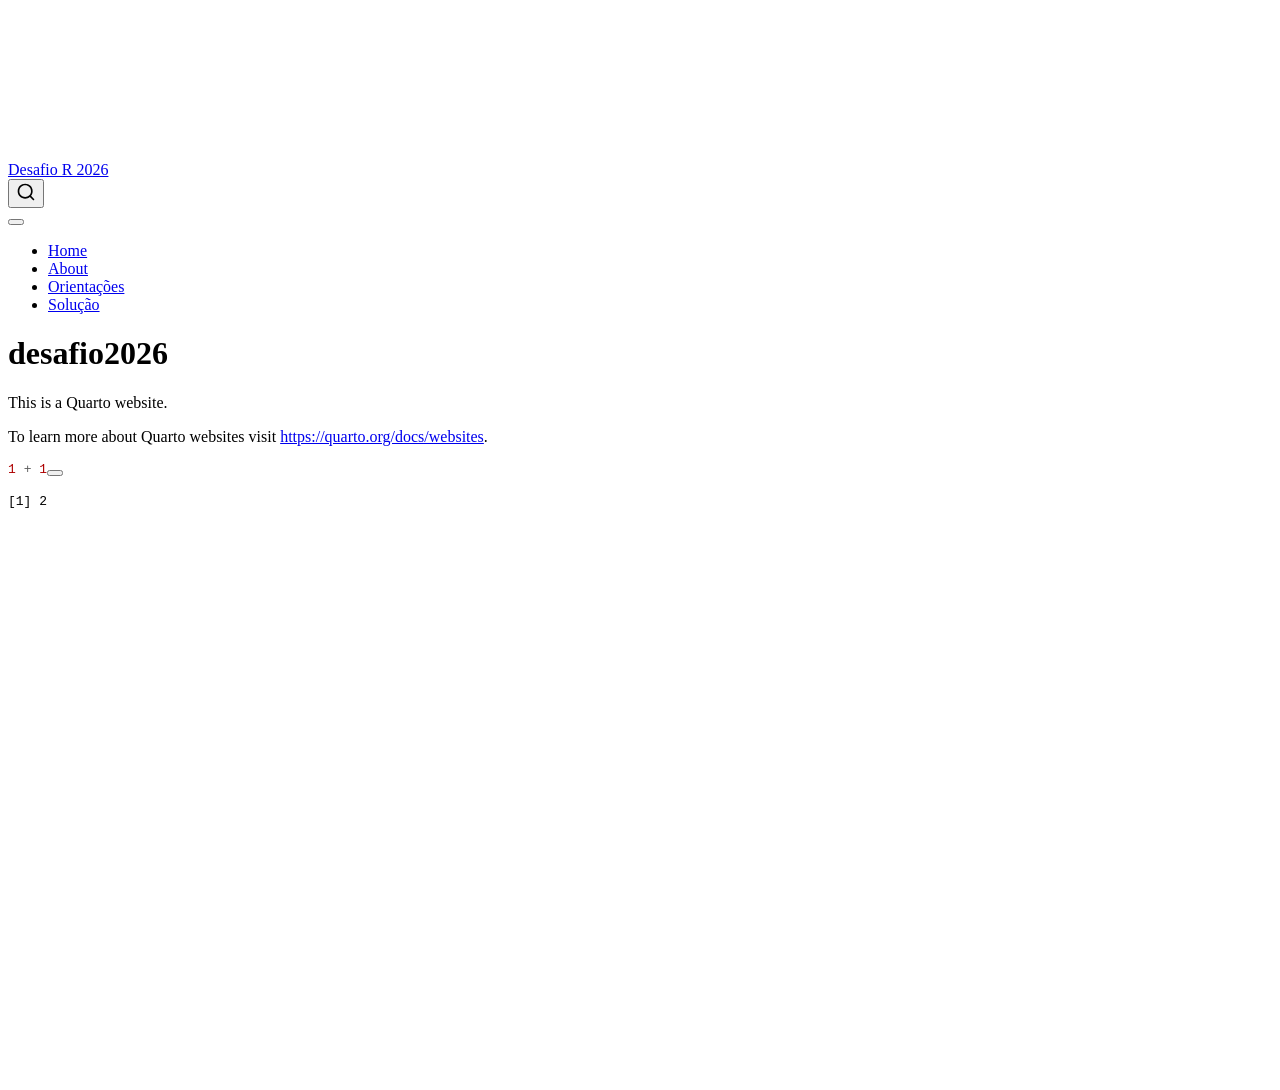
==== docs/index.html @ 23722c16 "criar site" ====
<!DOCTYPE html>
<html xmlns="http://www.w3.org/1999/xhtml" lang="en" xml:lang="en"><head>

<meta charset="utf-8">
<meta name="generator" content="quarto-1.5.57">

<meta name="viewport" content="width=device-width, initial-scale=1.0, user-scalable=yes">


<title>desafio2026 – Desafio R 2026</title>
<style>
code{white-space: pre-wrap;}
span.smallcaps{font-variant: small-caps;}
div.columns{display: flex; gap: min(4vw, 1.5em);}
div.column{flex: auto; overflow-x: auto;}
div.hanging-indent{margin-left: 1.5em; text-indent: -1.5em;}
ul.task-list{list-style: none;}
ul.task-list li input[type="checkbox"] {
  width: 0.8em;
  margin: 0 0.8em 0.2em -1em; /* quarto-specific, see https://github.com/quarto-dev/quarto-cli/issues/4556 */ 
  vertical-align: middle;
}
/* CSS for syntax highlighting */
pre > code.sourceCode { white-space: pre; position: relative; }
pre > code.sourceCode > span { line-height: 1.25; }
pre > code.sourceCode > span:empty { height: 1.2em; }
.sourceCode { overflow: visible; }
code.sourceCode > span { color: inherit; text-decoration: inherit; }
div.sourceCode { margin: 1em 0; }
pre.sourceCode { margin: 0; }
@media screen {
div.sourceCode { overflow: auto; }
}
@media print {
pre > code.sourceCode { white-space: pre-wrap; }
pre > code.sourceCode > span { display: inline-block; text-indent: -5em; padding-left: 5em; }
}
pre.numberSource code
  { counter-reset: source-line 0; }
pre.numberSource code > span
  { position: relative; left: -4em; counter-increment: source-line; }
pre.numberSource code > span > a:first-child::before
  { content: counter(source-line);
    position: relative; left: -1em; text-align: right; vertical-align: baseline;
    border: none; display: inline-block;
    -webkit-touch-callout: none; -webkit-user-select: none;
    -khtml-user-select: none; -moz-user-select: none;
    -ms-user-select: none; user-select: none;
    padding: 0 4px; width: 4em;
  }
pre.numberSource { margin-left: 3em;  padding-left: 4px; }
div.sourceCode
  {   }
@media screen {
pre > code.sourceCode > span > a:first-child::before { text-decoration: underline; }
}
</style>


<script src="site_libs/quarto-nav/quarto-nav.js"></script>
<script src="site_libs/quarto-nav/headroom.min.js"></script>
<script src="site_libs/clipboard/clipboard.min.js"></script>
<script src="site_libs/quarto-search/autocomplete.umd.js"></script>
<script src="site_libs/quarto-search/fuse.min.js"></script>
<script src="site_libs/quarto-search/quarto-search.js"></script>
<meta name="quarto:offset" content="./">
<script src="site_libs/quarto-html/quarto.js"></script>
<script src="site_libs/quarto-html/popper.min.js"></script>
<script src="site_libs/quarto-html/tippy.umd.min.js"></script>
<script src="site_libs/quarto-html/anchor.min.js"></script>
<link href="site_libs/quarto-html/tippy.css" rel="stylesheet">
<link href="site_libs/quarto-html/quarto-syntax-highlighting.css" rel="stylesheet" id="quarto-text-highlighting-styles">
<script src="site_libs/bootstrap/bootstrap.min.js"></script>
<link href="site_libs/bootstrap/bootstrap-icons.css" rel="stylesheet">
<link href="site_libs/bootstrap/bootstrap.min.css" rel="stylesheet" id="quarto-bootstrap" data-mode="light">
<script id="quarto-search-options" type="application/json">{
  "location": "navbar",
  "copy-button": false,
  "collapse-after": 3,
  "panel-placement": "end",
  "type": "overlay",
  "limit": 50,
  "keyboard-shortcut": [
    "f",
    "/",
    "s"
  ],
  "show-item-context": false,
  "language": {
    "search-no-results-text": "No results",
    "search-matching-documents-text": "matching documents",
    "search-copy-link-title": "Copy link to search",
    "search-hide-matches-text": "Hide additional matches",
    "search-more-match-text": "more match in this document",
    "search-more-matches-text": "more matches in this document",
    "search-clear-button-title": "Clear",
    "search-text-placeholder": "",
    "search-detached-cancel-button-title": "Cancel",
    "search-submit-button-title": "Submit",
    "search-label": "Search"
  }
}</script>


<link rel="stylesheet" href="styles.css">
</head>

<body class="nav-fixed">

<div id="quarto-search-results"></div>
  <header id="quarto-header" class="headroom fixed-top">
    <nav class="navbar navbar-expand-lg " data-bs-theme="dark">
      <div class="navbar-container container-fluid">
      <div class="navbar-brand-container mx-auto">
    <a class="navbar-brand" href="./index.html">
    <span class="navbar-title">Desafio R 2026</span>
    </a>
  </div>
            <div id="quarto-search" class="" title="Search"></div>
          <button class="navbar-toggler" type="button" data-bs-toggle="collapse" data-bs-target="#navbarCollapse" aria-controls="navbarCollapse" role="menu" aria-expanded="false" aria-label="Toggle navigation" onclick="if (window.quartoToggleHeadroom) { window.quartoToggleHeadroom(); }">
  <span class="navbar-toggler-icon"></span>
</button>
          <div class="collapse navbar-collapse" id="navbarCollapse">
            <ul class="navbar-nav navbar-nav-scroll me-auto">
  <li class="nav-item">
    <a class="nav-link active" href="./index.html" aria-current="page"> 
<span class="menu-text">Home</span></a>
  </li>  
  <li class="nav-item">
    <a class="nav-link" href="./about.html"> 
<span class="menu-text">About</span></a>
  </li>  
  <li class="nav-item">
    <a class="nav-link" href="./desafio_2026.html"> 
<span class="menu-text">Orientações</span></a>
  </li>  
  <li class="nav-item">
    <a class="nav-link" href="./solucao.html"> 
<span class="menu-text">Solução</span></a>
  </li>  
</ul>
          </div> <!-- /navcollapse -->
            <div class="quarto-navbar-tools">
</div>
      </div> <!-- /container-fluid -->
    </nav>
</header>
<!-- content -->
<div id="quarto-content" class="quarto-container page-columns page-rows-contents page-layout-article page-navbar">
<!-- sidebar -->
<!-- margin-sidebar -->
    <div id="quarto-margin-sidebar" class="sidebar margin-sidebar zindex-bottom">
        
    </div>
<!-- main -->
<main class="content" id="quarto-document-content">

<header id="title-block-header" class="quarto-title-block default">
<div class="quarto-title">
<h1 class="title">desafio2026</h1>
</div>



<div class="quarto-title-meta">

    
  
    
  </div>
  


</header>


<p>This is a Quarto website.</p>
<p>To learn more about Quarto websites visit <a href="https://quarto.org/docs/websites" class="uri">https://quarto.org/docs/websites</a>.</p>
<div class="cell">
<div class="sourceCode cell-code" id="cb1"><pre class="sourceCode r code-with-copy"><code class="sourceCode r"><span id="cb1-1"><a href="#cb1-1" aria-hidden="true" tabindex="-1"></a><span class="dv">1</span> <span class="sc">+</span> <span class="dv">1</span></span></code><button title="Copy to Clipboard" class="code-copy-button"><i class="bi"></i></button></pre></div>
<div class="cell-output cell-output-stdout">
<pre><code>[1] 2</code></pre>
</div>
</div>



</main> <!-- /main -->
<script id="quarto-html-after-body" type="application/javascript">
window.document.addEventListener("DOMContentLoaded", function (event) {
  const toggleBodyColorMode = (bsSheetEl) => {
    const mode = bsSheetEl.getAttribute("data-mode");
    const bodyEl = window.document.querySelector("body");
    if (mode === "dark") {
      bodyEl.classList.add("quarto-dark");
      bodyEl.classList.remove("quarto-light");
    } else {
      bodyEl.classList.add("quarto-light");
      bodyEl.classList.remove("quarto-dark");
    }
  }
  const toggleBodyColorPrimary = () => {
    const bsSheetEl = window.document.querySelector("link#quarto-bootstrap");
    if (bsSheetEl) {
      toggleBodyColorMode(bsSheetEl);
    }
  }
  toggleBodyColorPrimary();  
  const icon = "";
  const anchorJS = new window.AnchorJS();
  anchorJS.options = {
    placement: 'right',
    icon: icon
  };
  anchorJS.add('.anchored');
  const isCodeAnnotation = (el) => {
    for (const clz of el.classList) {
      if (clz.startsWith('code-annotation-')) {                     
        return true;
      }
    }
    return false;
  }
  const onCopySuccess = function(e) {
    // button target
    const button = e.trigger;
    // don't keep focus
    button.blur();
    // flash "checked"
    button.classList.add('code-copy-button-checked');
    var currentTitle = button.getAttribute("title");
    button.setAttribute("title", "Copied!");
    let tooltip;
    if (window.bootstrap) {
      button.setAttribute("data-bs-toggle", "tooltip");
      button.setAttribute("data-bs-placement", "left");
      button.setAttribute("data-bs-title", "Copied!");
      tooltip = new bootstrap.Tooltip(button, 
        { trigger: "manual", 
          customClass: "code-copy-button-tooltip",
          offset: [0, -8]});
      tooltip.show();    
    }
    setTimeout(function() {
      if (tooltip) {
        tooltip.hide();
        button.removeAttribute("data-bs-title");
        button.removeAttribute("data-bs-toggle");
        button.removeAttribute("data-bs-placement");
      }
      button.setAttribute("title", currentTitle);
      button.classList.remove('code-copy-button-checked');
    }, 1000);
    // clear code selection
    e.clearSelection();
  }
  const getTextToCopy = function(trigger) {
      const codeEl = trigger.previousElementSibling.cloneNode(true);
      for (const childEl of codeEl.children) {
        if (isCodeAnnotation(childEl)) {
          childEl.remove();
        }
      }
      return codeEl.innerText;
  }
  const clipboard = new window.ClipboardJS('.code-copy-button:not([data-in-quarto-modal])', {
    text: getTextToCopy
  });
  clipboard.on('success', onCopySuccess);
  if (window.document.getElementById('quarto-embedded-source-code-modal')) {
    // For code content inside modals, clipBoardJS needs to be initialized with a container option
    // TODO: Check when it could be a function (https://github.com/zenorocha/clipboard.js/issues/860)
    const clipboardModal = new window.ClipboardJS('.code-copy-button[data-in-quarto-modal]', {
      text: getTextToCopy,
      container: window.document.getElementById('quarto-embedded-source-code-modal')
    });
    clipboardModal.on('success', onCopySuccess);
  }
    var localhostRegex = new RegExp(/^(?:http|https):\/\/localhost\:?[0-9]*\//);
    var mailtoRegex = new RegExp(/^mailto:/);
      var filterRegex = new RegExp('/' + window.location.host + '/');
    var isInternal = (href) => {
        return filterRegex.test(href) || localhostRegex.test(href) || mailtoRegex.test(href);
    }
    // Inspect non-navigation links and adorn them if external
 	var links = window.document.querySelectorAll('a[href]:not(.nav-link):not(.navbar-brand):not(.toc-action):not(.sidebar-link):not(.sidebar-item-toggle):not(.pagination-link):not(.no-external):not([aria-hidden]):not(.dropdown-item):not(.quarto-navigation-tool):not(.about-link)');
    for (var i=0; i<links.length; i++) {
      const link = links[i];
      if (!isInternal(link.href)) {
        // undo the damage that might have been done by quarto-nav.js in the case of
        // links that we want to consider external
        if (link.dataset.originalHref !== undefined) {
          link.href = link.dataset.originalHref;
        }
      }
    }
  function tippyHover(el, contentFn, onTriggerFn, onUntriggerFn) {
    const config = {
      allowHTML: true,
      maxWidth: 500,
      delay: 100,
      arrow: false,
      appendTo: function(el) {
          return el.parentElement;
      },
      interactive: true,
      interactiveBorder: 10,
      theme: 'quarto',
      placement: 'bottom-start',
    };
    if (contentFn) {
      config.content = contentFn;
    }
    if (onTriggerFn) {
      config.onTrigger = onTriggerFn;
    }
    if (onUntriggerFn) {
      config.onUntrigger = onUntriggerFn;
    }
    window.tippy(el, config); 
  }
  const noterefs = window.document.querySelectorAll('a[role="doc-noteref"]');
  for (var i=0; i<noterefs.length; i++) {
    const ref = noterefs[i];
    tippyHover(ref, function() {
      // use id or data attribute instead here
      let href = ref.getAttribute('data-footnote-href') || ref.getAttribute('href');
      try { href = new URL(href).hash; } catch {}
      const id = href.replace(/^#\/?/, "");
      const note = window.document.getElementById(id);
      if (note) {
        return note.innerHTML;
      } else {
        return "";
      }
    });
  }
  const xrefs = window.document.querySelectorAll('a.quarto-xref');
  const processXRef = (id, note) => {
    // Strip column container classes
    const stripColumnClz = (el) => {
      el.classList.remove("page-full", "page-columns");
      if (el.children) {
        for (const child of el.children) {
          stripColumnClz(child);
        }
      }
    }
    stripColumnClz(note)
    if (id === null || id.startsWith('sec-')) {
      // Special case sections, only their first couple elements
      const container = document.createElement("div");
      if (note.children && note.children.length > 2) {
        container.appendChild(note.children[0].cloneNode(true));
        for (let i = 1; i < note.children.length; i++) {
          const child = note.children[i];
          if (child.tagName === "P" && child.innerText === "") {
            continue;
          } else {
            container.appendChild(child.cloneNode(true));
            break;
          }
        }
        if (window.Quarto?.typesetMath) {
          window.Quarto.typesetMath(container);
        }
        return container.innerHTML
      } else {
        if (window.Quarto?.typesetMath) {
          window.Quarto.typesetMath(note);
        }
        return note.innerHTML;
      }
    } else {
      // Remove any anchor links if they are present
      const anchorLink = note.querySelector('a.anchorjs-link');
      if (anchorLink) {
        anchorLink.remove();
      }
      if (window.Quarto?.typesetMath) {
        window.Quarto.typesetMath(note);
      }
      // TODO in 1.5, we should make sure this works without a callout special case
      if (note.classList.contains("callout")) {
        return note.outerHTML;
      } else {
        return note.innerHTML;
      }
    }
  }
  for (var i=0; i<xrefs.length; i++) {
    const xref = xrefs[i];
    tippyHover(xref, undefined, function(instance) {
      instance.disable();
      let url = xref.getAttribute('href');
      let hash = undefined; 
      if (url.startsWith('#')) {
        hash = url;
      } else {
        try { hash = new URL(url).hash; } catch {}
      }
      if (hash) {
        const id = hash.replace(/^#\/?/, "");
        const note = window.document.getElementById(id);
        if (note !== null) {
          try {
            const html = processXRef(id, note.cloneNode(true));
            instance.setContent(html);
          } finally {
            instance.enable();
            instance.show();
          }
        } else {
          // See if we can fetch this
          fetch(url.split('#')[0])
          .then(res => res.text())
          .then(html => {
            const parser = new DOMParser();
            const htmlDoc = parser.parseFromString(html, "text/html");
            const note = htmlDoc.getElementById(id);
            if (note !== null) {
              const html = processXRef(id, note);
              instance.setContent(html);
            } 
          }).finally(() => {
            instance.enable();
            instance.show();
          });
        }
      } else {
        // See if we can fetch a full url (with no hash to target)
        // This is a special case and we should probably do some content thinning / targeting
        fetch(url)
        .then(res => res.text())
        .then(html => {
          const parser = new DOMParser();
          const htmlDoc = parser.parseFromString(html, "text/html");
          const note = htmlDoc.querySelector('main.content');
          if (note !== null) {
            // This should only happen for chapter cross references
            // (since there is no id in the URL)
            // remove the first header
            if (note.children.length > 0 && note.children[0].tagName === "HEADER") {
              note.children[0].remove();
            }
            const html = processXRef(null, note);
            instance.setContent(html);
          } 
        }).finally(() => {
          instance.enable();
          instance.show();
        });
      }
    }, function(instance) {
    });
  }
      let selectedAnnoteEl;
      const selectorForAnnotation = ( cell, annotation) => {
        let cellAttr = 'data-code-cell="' + cell + '"';
        let lineAttr = 'data-code-annotation="' +  annotation + '"';
        const selector = 'span[' + cellAttr + '][' + lineAttr + ']';
        return selector;
      }
      const selectCodeLines = (annoteEl) => {
        const doc = window.document;
        const targetCell = annoteEl.getAttribute("data-target-cell");
        const targetAnnotation = annoteEl.getAttribute("data-target-annotation");
        const annoteSpan = window.document.querySelector(selectorForAnnotation(targetCell, targetAnnotation));
        const lines = annoteSpan.getAttribute("data-code-lines").split(",");
        const lineIds = lines.map((line) => {
          return targetCell + "-" + line;
        })
        let top = null;
        let height = null;
        let parent = null;
        if (lineIds.length > 0) {
            //compute the position of the single el (top and bottom and make a div)
            const el = window.document.getElementById(lineIds[0]);
            top = el.offsetTop;
            height = el.offsetHeight;
            parent = el.parentElement.parentElement;
          if (lineIds.length > 1) {
            const lastEl = window.document.getElementById(lineIds[lineIds.length - 1]);
            const bottom = lastEl.offsetTop + lastEl.offsetHeight;
            height = bottom - top;
          }
          if (top !== null && height !== null && parent !== null) {
            // cook up a div (if necessary) and position it 
            let div = window.document.getElementById("code-annotation-line-highlight");
            if (div === null) {
              div = window.document.createElement("div");
              div.setAttribute("id", "code-annotation-line-highlight");
              div.style.position = 'absolute';
              parent.appendChild(div);
            }
            div.style.top = top - 2 + "px";
            div.style.height = height + 4 + "px";
            div.style.left = 0;
            let gutterDiv = window.document.getElementById("code-annotation-line-highlight-gutter");
            if (gutterDiv === null) {
              gutterDiv = window.document.createElement("div");
              gutterDiv.setAttribute("id", "code-annotation-line-highlight-gutter");
              gutterDiv.style.position = 'absolute';
              const codeCell = window.document.getElementById(targetCell);
              const gutter = codeCell.querySelector('.code-annotation-gutter');
              gutter.appendChild(gutterDiv);
            }
            gutterDiv.style.top = top - 2 + "px";
            gutterDiv.style.height = height + 4 + "px";
          }
          selectedAnnoteEl = annoteEl;
        }
      };
      const unselectCodeLines = () => {
        const elementsIds = ["code-annotation-line-highlight", "code-annotation-line-highlight-gutter"];
        elementsIds.forEach((elId) => {
          const div = window.document.getElementById(elId);
          if (div) {
            div.remove();
          }
        });
        selectedAnnoteEl = undefined;
      };
        // Handle positioning of the toggle
    window.addEventListener(
      "resize",
      throttle(() => {
        elRect = undefined;
        if (selectedAnnoteEl) {
          selectCodeLines(selectedAnnoteEl);
        }
      }, 10)
    );
    function throttle(fn, ms) {
    let throttle = false;
    let timer;
      return (...args) => {
        if(!throttle) { // first call gets through
            fn.apply(this, args);
            throttle = true;
        } else { // all the others get throttled
            if(timer) clearTimeout(timer); // cancel #2
            timer = setTimeout(() => {
              fn.apply(this, args);
              timer = throttle = false;
            }, ms);
        }
      };
    }
      // Attach click handler to the DT
      const annoteDls = window.document.querySelectorAll('dt[data-target-cell]');
      for (const annoteDlNode of annoteDls) {
        annoteDlNode.addEventListener('click', (event) => {
          const clickedEl = event.target;
          if (clickedEl !== selectedAnnoteEl) {
            unselectCodeLines();
            const activeEl = window.document.querySelector('dt[data-target-cell].code-annotation-active');
            if (activeEl) {
              activeEl.classList.remove('code-annotation-active');
            }
            selectCodeLines(clickedEl);
            clickedEl.classList.add('code-annotation-active');
          } else {
            // Unselect the line
            unselectCodeLines();
            clickedEl.classList.remove('code-annotation-active');
          }
        });
      }
  const findCites = (el) => {
    const parentEl = el.parentElement;
    if (parentEl) {
      const cites = parentEl.dataset.cites;
      if (cites) {
        return {
          el,
          cites: cites.split(' ')
        };
      } else {
        return findCites(el.parentElement)
      }
    } else {
      return undefined;
    }
  };
  var bibliorefs = window.document.querySelectorAll('a[role="doc-biblioref"]');
  for (var i=0; i<bibliorefs.length; i++) {
    const ref = bibliorefs[i];
    const citeInfo = findCites(ref);
    if (citeInfo) {
      tippyHover(citeInfo.el, function() {
        var popup = window.document.createElement('div');
        citeInfo.cites.forEach(function(cite) {
          var citeDiv = window.document.createElement('div');
          citeDiv.classList.add('hanging-indent');
          citeDiv.classList.add('csl-entry');
          var biblioDiv = window.document.getElementById('ref-' + cite);
          if (biblioDiv) {
            citeDiv.innerHTML = biblioDiv.innerHTML;
          }
          popup.appendChild(citeDiv);
        });
        return popup.innerHTML;
      });
    }
  }
});
</script>
</div> <!-- /content -->




</body></html>
---- docs/site_libs/quarto-html/tippy.css ----
.tippy-box[data-animation=fade][data-state=hidden]{opacity:0}[data-tippy-root]{max-width:calc(100vw - 10px)}.tippy-box{position:relative;background-color:#333;color:#fff;border-radius:4px;font-size:14px;line-height:1.4;white-space:normal;outline:0;transition-property:transform,visibility,opacity}.tippy-box[data-placement^=top]>.tippy-arrow{bottom:0}.tippy-box[data-placement^=top]>.tippy-arrow:before{bottom:-7px;left:0;border-width:8px 8px 0;border-top-color:initial;transform-origin:center top}.tippy-box[data-placement^=bottom]>.tippy-arrow{top:0}.tippy-box[data-placement^=bottom]>.tippy-arrow:before{top:-7px;left:0;border-width:0 8px 8px;border-bottom-color:initial;transform-origin:center bottom}.tippy-box[data-placement^=left]>.tippy-arrow{right:0}.tippy-box[data-placement^=left]>.tippy-arrow:before{border-width:8px 0 8px 8px;border-left-color:initial;right:-7px;transform-origin:center left}.tippy-box[data-placement^=right]>.tippy-arrow{left:0}.tippy-box[data-placement^=right]>.tippy-arrow:before{left:-7px;border-width:8px 8px 8px 0;border-right-color:initial;transform-origin:center right}.tippy-box[data-inertia][data-state=visible]{transition-timing-function:cubic-bezier(.54,1.5,.38,1.11)}.tippy-arrow{width:16px;height:16px;color:#333}.tippy-arrow:before{content:"";position:absolute;border-color:transparent;border-style:solid}.tippy-content{position:relative;padding:5px 9px;z-index:1}
---- docs/site_libs/quarto-html/quarto-syntax-highlighting.css ----
/* quarto syntax highlight colors */
:root {
  --quarto-hl-ot-color: #003B4F;
  --quarto-hl-at-color: #657422;
  --quarto-hl-ss-color: #20794D;
  --quarto-hl-an-color: #5E5E5E;
  --quarto-hl-fu-color: #4758AB;
  --quarto-hl-st-color: #20794D;
  --quarto-hl-cf-color: #003B4F;
  --quarto-hl-op-color: #5E5E5E;
  --quarto-hl-er-color: #AD0000;
  --quarto-hl-bn-color: #AD0000;
  --quarto-hl-al-color: #AD0000;
  --quarto-hl-va-color: #111111;
  --quarto-hl-bu-color: inherit;
  --quarto-hl-ex-color: inherit;
  --quarto-hl-pp-color: #AD0000;
  --quarto-hl-in-color: #5E5E5E;
  --quarto-hl-vs-color: #20794D;
  --quarto-hl-wa-color: #5E5E5E;
  --quarto-hl-do-color: #5E5E5E;
  --quarto-hl-im-color: #00769E;
  --quarto-hl-ch-color: #20794D;
  --quarto-hl-dt-color: #AD0000;
  --quarto-hl-fl-color: #AD0000;
  --quarto-hl-co-color: #5E5E5E;
  --quarto-hl-cv-color: #5E5E5E;
  --quarto-hl-cn-color: #8f5902;
  --quarto-hl-sc-color: #5E5E5E;
  --quarto-hl-dv-color: #AD0000;
  --quarto-hl-kw-color: #003B4F;
}

/* other quarto variables */
:root {
  --quarto-font-monospace: SFMono-Regular, Menlo, Monaco, Consolas, "Liberation Mono", "Courier New", monospace;
}

pre > code.sourceCode > span {
  color: #003B4F;
}

code span {
  color: #003B4F;
}

code.sourceCode > span {
  color: #003B4F;
}

div.sourceCode,
div.sourceCode pre.sourceCode {
  color: #003B4F;
}

code span.ot {
  color: #003B4F;
  font-style: inherit;
}

code span.at {
  color: #657422;
  font-style: inherit;
}

code span.ss {
  color: #20794D;
  font-style: inherit;
}

code span.an {
  color: #5E5E5E;
  font-style: inherit;
}

code span.fu {
  color: #4758AB;
  font-style: inherit;
}

code span.st {
  color: #20794D;
  font-style: inherit;
}

code span.cf {
  color: #003B4F;
  font-weight: bold;
  font-style: inherit;
}

code span.op {
  color: #5E5E5E;
  font-style: inherit;
}

code span.er {
  color: #AD0000;
  font-style: inherit;
}

code span.bn {
  color: #AD0000;
  font-style: inherit;
}

code span.al {
  color: #AD0000;
  font-style: inherit;
}

code span.va {
  color: #111111;
  font-style: inherit;
}

code span.bu {
  font-style: inherit;
}

code span.ex {
  font-style: inherit;
}

code span.pp {
  color: #AD0000;
  font-style: inherit;
}

code span.in {
  color: #5E5E5E;
  font-style: inherit;
}

code span.vs {
  color: #20794D;
  font-style: inherit;
}

code span.wa {
  color: #5E5E5E;
  font-style: italic;
}

code span.do {
  color: #5E5E5E;
  font-style: italic;
}

code span.im {
  color: #00769E;
  font-style: inherit;
}

code span.ch {
  color: #20794D;
  font-style: inherit;
}

code span.dt {
  color: #AD0000;
  font-style: inherit;
}

code span.fl {
  color: #AD0000;
  font-style: inherit;
}

code span.co {
  color: #5E5E5E;
  font-style: inherit;
}

code span.cv {
  color: #5E5E5E;
  font-style: italic;
}

code span.cn {
  color: #8f5902;
  font-style: inherit;
}

code span.sc {
  color: #5E5E5E;
  font-style: inherit;
}

code span.dv {
  color: #AD0000;
  font-style: inherit;
}

code span.kw {
  color: #003B4F;
  font-weight: bold;
  font-style: inherit;
}

.prevent-inlining {
  content: "</";
}

/*# sourceMappingURL=debc5d5d77c3f9108843748ff7464032.css.map */
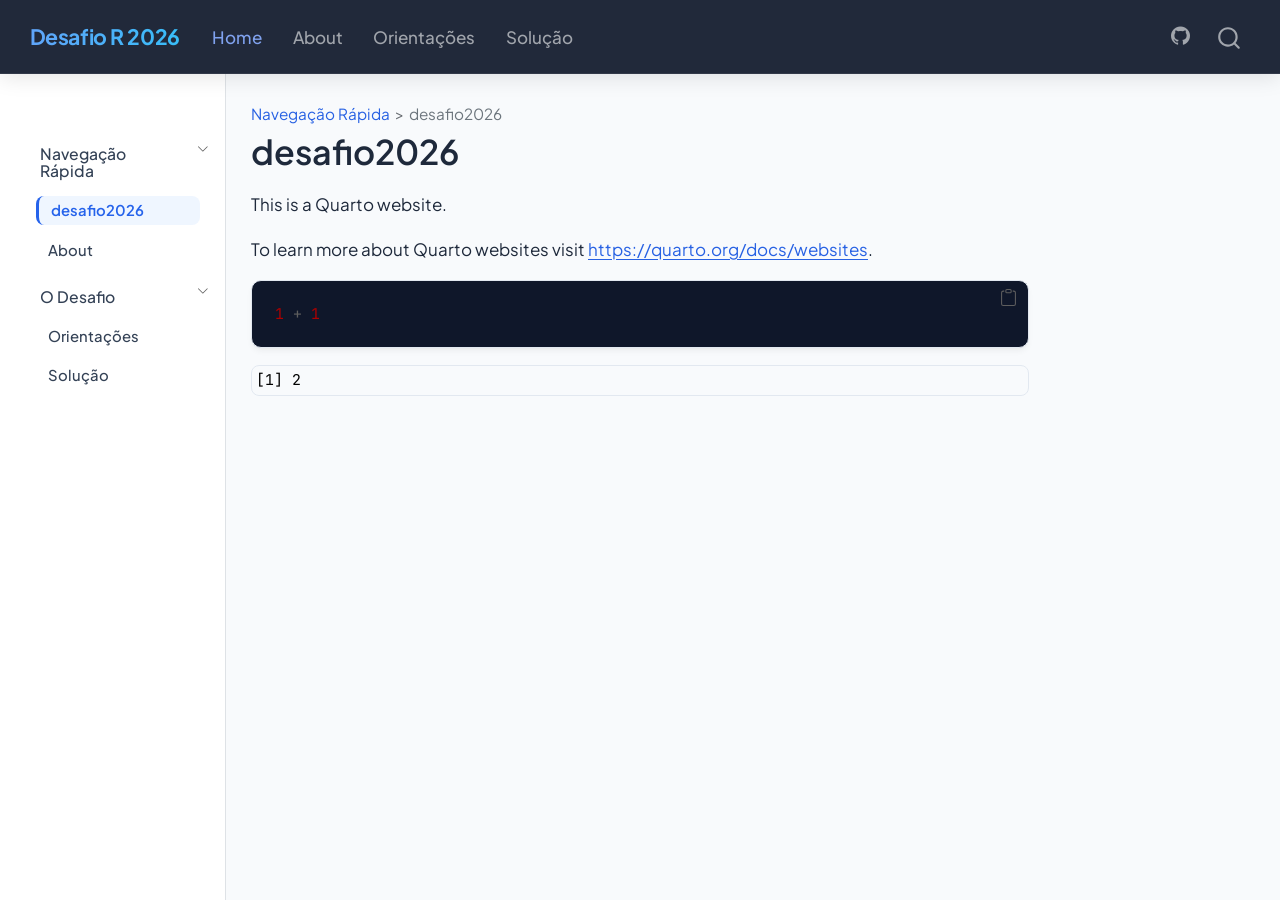
==== commit 442d47e3: "atualiza site" ====
--- a/docs/index.html
+++ b/docs/index.html
@@ -100,12 +100,13 @@
     "search-label": "Search"
   }
 }</script>
+<style>html{ scroll-behavior: smooth; }</style>
 
 
 <link rel="stylesheet" href="styles.css">
 </head>
 
-<body class="nav-fixed">
+<body class="nav-sidebar docked nav-fixed">
 
 <div id="quarto-search-results"></div>
   <header id="quarto-header" class="headroom fixed-top">
@@ -139,15 +140,93 @@
 <span class="menu-text">Solução</span></a>
   </li>  
 </ul>
+            <ul class="navbar-nav navbar-nav-scroll ms-auto">
+  <li class="nav-item compact">
+    <a class="nav-link" href="https://github.com"> <i class="bi bi-github" role="img" aria-label="GitHub">
+</i> 
+<span class="menu-text"></span></a>
+  </li>  
+</ul>
           </div> <!-- /navcollapse -->
             <div class="quarto-navbar-tools">
 </div>
       </div> <!-- /container-fluid -->
     </nav>
+  <nav class="quarto-secondary-nav">
+    <div class="container-fluid d-flex">
+      <button type="button" class="quarto-btn-toggle btn" data-bs-toggle="collapse" role="button" data-bs-target=".quarto-sidebar-collapse-item" aria-controls="quarto-sidebar" aria-expanded="false" aria-label="Toggle sidebar navigation" onclick="if (window.quartoToggleHeadroom) { window.quartoToggleHeadroom(); }">
+        <i class="bi bi-layout-text-sidebar-reverse"></i>
+      </button>
+        <nav class="quarto-page-breadcrumbs" aria-label="breadcrumb"><ol class="breadcrumb"><li class="breadcrumb-item"><a href="./index.html">Navegação Rápida</a></li><li class="breadcrumb-item"><a href="./index.html">desafio2026</a></li></ol></nav>
+        <a class="flex-grow-1" role="navigation" data-bs-toggle="collapse" data-bs-target=".quarto-sidebar-collapse-item" aria-controls="quarto-sidebar" aria-expanded="false" aria-label="Toggle sidebar navigation" onclick="if (window.quartoToggleHeadroom) { window.quartoToggleHeadroom(); }">      
+        </a>
+      <button type="button" class="btn quarto-search-button" aria-label="Search" onclick="window.quartoOpenSearch();">
+        <i class="bi bi-search"></i>
+      </button>
+    </div>
+  </nav>
 </header>
 <!-- content -->
 <div id="quarto-content" class="quarto-container page-columns page-rows-contents page-layout-article page-navbar">
 <!-- sidebar -->
+  <nav id="quarto-sidebar" class="sidebar collapse collapse-horizontal quarto-sidebar-collapse-item sidebar-navigation docked overflow-auto">
+        <div class="mt-2 flex-shrink-0 align-items-center">
+        <div class="sidebar-search">
+        <div id="quarto-search" class="" title="Search"></div>
+        </div>
+        </div>
+    <div class="sidebar-menu-container"> 
+    <ul class="list-unstyled mt-1">
+        <li class="sidebar-item sidebar-item-section">
+      <div class="sidebar-item-container"> 
+            <a class="sidebar-item-text sidebar-link text-start" data-bs-toggle="collapse" data-bs-target="#quarto-sidebar-section-1" role="navigation" aria-expanded="true">
+ <span class="menu-text">Navegação Rápida</span></a>
+          <a class="sidebar-item-toggle text-start" data-bs-toggle="collapse" data-bs-target="#quarto-sidebar-section-1" role="navigation" aria-expanded="true" aria-label="Toggle section">
+            <i class="bi bi-chevron-right ms-2"></i>
+          </a> 
+      </div>
+      <ul id="quarto-sidebar-section-1" class="collapse list-unstyled sidebar-section depth1 show">  
+          <li class="sidebar-item">
+  <div class="sidebar-item-container"> 
+  <a href="./index.html" class="sidebar-item-text sidebar-link active">
+ <span class="menu-text">desafio2026</span></a>
+  </div>
+</li>
+          <li class="sidebar-item">
+  <div class="sidebar-item-container"> 
+  <a href="./about.html" class="sidebar-item-text sidebar-link">
+ <span class="menu-text">About</span></a>
+  </div>
+</li>
+      </ul>
+  </li>
+        <li class="sidebar-item sidebar-item-section">
+      <div class="sidebar-item-container"> 
+            <a class="sidebar-item-text sidebar-link text-start" data-bs-toggle="collapse" data-bs-target="#quarto-sidebar-section-2" role="navigation" aria-expanded="true">
+ <span class="menu-text">O Desafio</span></a>
+          <a class="sidebar-item-toggle text-start" data-bs-toggle="collapse" data-bs-target="#quarto-sidebar-section-2" role="navigation" aria-expanded="true" aria-label="Toggle section">
+            <i class="bi bi-chevron-right ms-2"></i>
+          </a> 
+      </div>
+      <ul id="quarto-sidebar-section-2" class="collapse list-unstyled sidebar-section depth1 show">  
+          <li class="sidebar-item">
+  <div class="sidebar-item-container"> 
+  <a href="./desafio_2026.html" class="sidebar-item-text sidebar-link">
+ <span class="menu-text">Orientações</span></a>
+  </div>
+</li>
+          <li class="sidebar-item">
+  <div class="sidebar-item-container"> 
+  <a href="./solucao.html" class="sidebar-item-text sidebar-link">
+ <span class="menu-text">Solução</span></a>
+  </div>
+</li>
+      </ul>
+  </li>
+    </ul>
+    </div>
+</nav>
+<div id="quarto-sidebar-glass" class="quarto-sidebar-collapse-item" data-bs-toggle="collapse" data-bs-target=".quarto-sidebar-collapse-item"></div>
 <!-- margin-sidebar -->
     <div id="quarto-margin-sidebar" class="sidebar margin-sidebar zindex-bottom">
         
@@ -155,7 +234,7 @@
 <!-- main -->
 <main class="content" id="quarto-document-content">
 
-<header id="title-block-header" class="quarto-title-block default">
+<header id="title-block-header" class="quarto-title-block default"><nav class="quarto-page-breadcrumbs quarto-title-breadcrumbs d-none d-lg-block" aria-label="breadcrumb"><ol class="breadcrumb"><li class="breadcrumb-item"><a href="./index.html">Navegação Rápida</a></li><li class="breadcrumb-item"><a href="./index.html">desafio2026</a></li></ol></nav>
 <div class="quarto-title">
 <h1 class="title">desafio2026</h1>
 </div>
@@ -611,4 +690,5 @@
 
 
 
+<script src="site_libs/quarto-html/zenscroll-min.js"></script>
 </body></html>
--- a/docs/styles.css
+++ b/docs/styles.css
@@ -0,0 +1,185 @@
+@import url('https://fonts.googleapis.com/css2?family=Plus+Jakarta+Sans:wght@300;400;500;600;700;800&family=JetBrains+Mono:wght@400;500;600&display=swap');
+
+:root {
+  --primary-accent: #2563eb;
+  --primary-hover: #1d4ed8;
+  --cyan-accent: #06b6d4;
+  --bg-gradient: linear-gradient(135deg, #0f172a 0%, #1e1b4b 100%);
+  --surface-glass: rgba(255, 255, 255, 0.82);
+  --surface-border: rgba(226, 232, 240, 0.8);
+  --shadow-subtle: 0 4px 6px -1px rgba(0, 0, 0, 0.05), 0 2px 4px -2px rgba(0, 0, 0, 0.05);
+  --shadow-hover: 0 16px 30px -8px rgba(37, 99, 235, 0.12), 0 8px 12px -4px rgba(0, 0, 0, 0.06);
+}
+
+/* Tipografia Base */
+body {
+  font-family: 'Plus Jakarta Sans', -apple-system, BlinkMacSystemFont, sans-serif;
+  color: #1e293b;
+  background-color: #f8fafc;
+  line-height: 1.65;
+}
+
+code, pre, .sourceCode {
+  font-family: 'JetBrains Mono', monospace !important;
+}
+
+/* Navbar Principal */
+.navbar {
+  backdrop-filter: blur(12px);
+  -webkit-backdrop-filter: blur(12px);
+  background-color: rgba(15, 23, 42, 0.92) !important;
+  border-bottom: 1px solid rgba(255, 255, 255, 0.08);
+  padding-top: 0.8rem;
+  padding-bottom: 0.8rem;
+  box-shadow: 0 4px 20px rgba(0, 0, 0, 0.1);
+}
+
+.navbar-brand {
+  font-weight: 700;
+  letter-spacing: -0.02em;
+  background: linear-gradient(90deg, #60a5fa, #38bdf8);
+  -webkit-background-clip: text;
+  -webkit-text-fill-color: transparent;
+}
+
+.navbar .nav-link {
+  font-weight: 500;
+  transition: all 0.2s ease-in-out;
+  padding: 0.4rem 0.9rem !important;
+  border-radius: 6px;
+}
+
+.navbar .nav-link:hover {
+  background-color: rgba(255, 255, 255, 0.08);
+  color: #38bdf8 !important;
+}
+
+/* Barra Lateral (Sidebar) */
+.quarto-sidebar {
+  background: #ffffff;
+  border-right: 1px solid #e2e8f0;
+  padding-top: 1.5rem;
+}
+
+.sidebar-title {
+  font-weight: 700;
+  font-size: 0.95rem;
+  text-transform: uppercase;
+  letter-spacing: 0.05em;
+  color: #64748b;
+}
+
+.sidebar-item-text {
+  font-weight: 500;
+  transition: all 0.15s ease-in-out;
+}
+
+.sidebar-item a.sidebar-link {
+  border-radius: 8px;
+  margin: 2px 8px;
+  padding: 6px 12px;
+  color: #334155;
+  transition: all 0.2s ease;
+}
+
+.sidebar-item a.sidebar-link:hover {
+  background-color: #f1f5f9;
+  color: var(--primary-accent);
+  transform: translateX(3px);
+}
+
+.sidebar-item a.sidebar-link.active {
+  background: #eff6ff;
+  color: var(--primary-accent);
+  font-weight: 600;
+  border-left: 3px solid var(--primary-accent);
+}
+
+/* Barra de Navegação Direita (TOC - Nesta página) */
+#TOC {
+  border-left: 1px solid #e2e8f0;
+  padding-left: 1rem;
+}
+
+#TOC .toc-title {
+  font-size: 0.85rem;
+  font-weight: 700;
+  text-transform: uppercase;
+  color: #94a3b8;
+  letter-spacing: 0.04em;
+}
+
+#TOC ul li a {
+  color: #64748b;
+  transition: color 0.2s ease;
+}
+
+#TOC ul li a:hover,
+#TOC ul li a.active {
+  color: var(--primary-accent);
+  font-weight: 600;
+}
+
+/* Blocos de Código e Execução */
+div.sourceCode {
+  border-radius: 10px;
+  border: 1px solid #e2e8f0;
+  background-color: #0f172a;
+  box-shadow: var(--shadow-subtle);
+  overflow: hidden;
+}
+
+div.sourceCode pre {
+  margin: 0;
+  padding: 1.1rem;
+}
+
+.cell-output pre {
+  border-radius: 8px;
+  background-color: #f8fafc;
+  border: 1px solid #e2e8f0;
+}
+
+/* Efeito de Cartão Moderno (Bootstrap card override / Custom classes) */
+.card-moderno {
+  background: var(--surface-glass);
+  border: 1px solid var(--surface-border);
+  backdrop-filter: blur(8px);
+  -webkit-backdrop-filter: blur(8px);
+  border-radius: 14px;
+  padding: 1.8rem;
+  box-shadow: var(--shadow-subtle);
+  transition: all 0.3s cubic-bezier(0.16, 1, 0.3, 1);
+}
+
+.card-moderno:hover {
+  transform: translateY(-4px);
+  box-shadow: var(--shadow-hover);
+  border-color: #cbd5e1;
+}
+
+/* Callouts Quarto Customizados */
+.callout {
+  border-radius: 10px;
+  border-left-width: 4px;
+  box-shadow: var(--shadow-subtle);
+}
+
+/* Barra de rolagem personalizada */
+::-webkit-scrollbar {
+  width: 7px;
+  height: 7px;
+}
+
+::-webkit-scrollbar-track {
+  background: #f1f5f9;
+}
+
+::-webkit-scrollbar-thumb {
+  background: #cbd5e1;
+  border-radius: 4px;
+}
+
+::-webkit-scrollbar-thumb:hover {
+  background: #94a3b8;
+} 
